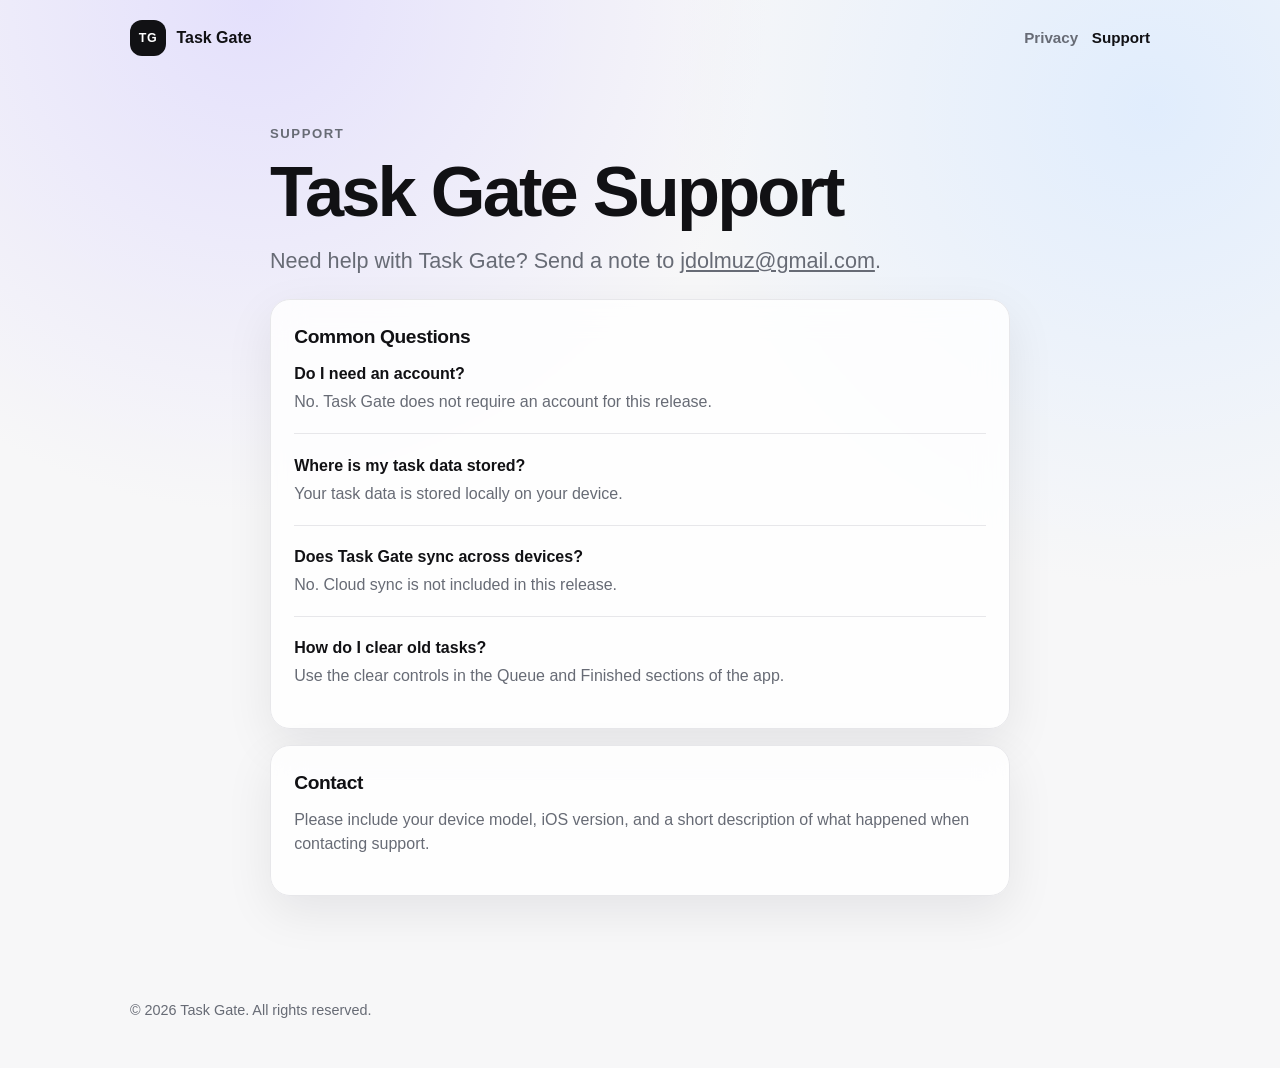
==== support.html @ 14870df7 "Create Task Gate GitHub Pages site" ====
<!doctype html>
<html lang="en">
<head>
  <meta charset="utf-8">
  <meta name="viewport" content="width=device-width, initial-scale=1">
  <title>Support - Task Gate</title>
  <meta name="description" content="Task Gate support.">
  <link rel="stylesheet" href="styles.css">
</head>
<body>
  <header class="site-header">
    <a class="brand" href="./" aria-label="Task Gate home">
      <span class="brand-mark">TG</span>
      <span>Task Gate</span>
    </a>
    <nav aria-label="Primary navigation">
      <a href="./privacy.html">Privacy</a>
      <a href="./support.html" aria-current="page">Support</a>
    </nav>
  </header>

  <main class="document">
    <p class="eyebrow">Support</p>
    <h1>Task Gate Support</h1>
    <p class="lede">
      Need help with Task Gate? Send a note to
      <a href="mailto:jdolmuz@gmail.com">jdolmuz@gmail.com</a>.
    </p>

    <section>
      <h2>Common Questions</h2>
      <div class="faq">
        <h3>Do I need an account?</h3>
        <p>No. Task Gate does not require an account for this release.</p>
      </div>
      <div class="faq">
        <h3>Where is my task data stored?</h3>
        <p>Your task data is stored locally on your device.</p>
      </div>
      <div class="faq">
        <h3>Does Task Gate sync across devices?</h3>
        <p>No. Cloud sync is not included in this release.</p>
      </div>
      <div class="faq">
        <h3>How do I clear old tasks?</h3>
        <p>Use the clear controls in the Queue and Finished sections of the app.</p>
      </div>
    </section>

    <section class="notice">
      <h2>Contact</h2>
      <p>
        Please include your device model, iOS version, and a short description of
        what happened when contacting support.
      </p>
    </section>
  </main>

  <footer>
    <p>&copy; 2026 Task Gate. All rights reserved.</p>
  </footer>
</body>
</html>
---- styles.css ----
:root {
  color-scheme: light;
  --bg: #f7f7f8;
  --panel: rgba(255, 255, 255, 0.82);
  --text: #111114;
  --muted: #676b75;
  --line: #e7e7ea;
  --accent: #111114;
  --accent-soft: #efeff2;
  --shadow: rgba(17, 17, 20, 0.08);
}

* {
  box-sizing: border-box;
}

body {
  margin: 0;
  min-height: 100vh;
  background:
    radial-gradient(circle at 20% 0%, rgba(212, 205, 255, 0.55), transparent 32rem),
    radial-gradient(circle at 90% 10%, rgba(214, 232, 255, 0.68), transparent 30rem),
    var(--bg);
  color: var(--text);
  font-family: -apple-system, BlinkMacSystemFont, "Segoe UI", sans-serif;
  line-height: 1.5;
}

a {
  color: inherit;
}

.site-header {
  display: flex;
  align-items: center;
  justify-content: space-between;
  gap: 1rem;
  max-width: 1060px;
  margin: 0 auto;
  padding: 1.25rem;
}

.brand {
  display: inline-flex;
  align-items: center;
  gap: 0.65rem;
  color: var(--text);
  font-weight: 700;
  text-decoration: none;
}

.brand-mark {
  display: grid;
  place-items: center;
  width: 2.25rem;
  height: 2.25rem;
  border-radius: 0.75rem;
  background: var(--accent);
  color: white;
  font-size: 0.78rem;
  letter-spacing: 0.04em;
}

nav {
  display: flex;
  gap: 0.85rem;
  color: var(--muted);
  font-size: 0.95rem;
  font-weight: 600;
}

nav a {
  text-decoration: none;
}

nav a:hover,
nav a[aria-current="page"] {
  color: var(--text);
}

main {
  max-width: 1060px;
  margin: 0 auto;
  padding: 3rem 1.25rem 5rem;
}

.hero {
  max-width: 760px;
  padding: 5rem 0 4rem;
}

.eyebrow {
  margin: 0 0 0.9rem;
  color: var(--muted);
  font-size: 0.82rem;
  font-weight: 800;
  letter-spacing: 0.12em;
  text-transform: uppercase;
}

h1,
h2,
h3,
p {
  margin-top: 0;
}

h1 {
  max-width: 780px;
  margin-bottom: 1.2rem;
  font-size: clamp(2.8rem, 8vw, 6.5rem);
  line-height: 0.96;
  letter-spacing: -0.04em;
}

h2 {
  margin-bottom: 0.65rem;
  font-size: 1.2rem;
  letter-spacing: -0.02em;
}

h3 {
  margin-bottom: 0.25rem;
  font-size: 1rem;
}

.lede {
  max-width: 660px;
  color: var(--muted);
  font-size: clamp(1.08rem, 2vw, 1.35rem);
}

.grid {
  display: grid;
  grid-template-columns: repeat(3, minmax(0, 1fr));
  gap: 1rem;
  margin: 1rem 0;
}

.card,
.notice,
.document section {
  border: 1px solid var(--line);
  border-radius: 1.25rem;
  background: var(--panel);
  box-shadow: 0 1rem 3rem var(--shadow);
  backdrop-filter: blur(16px);
}

.card {
  padding: 1.4rem;
}

.card p,
.notice p,
.document p,
.faq p {
  color: var(--muted);
}

.notice {
  margin-top: 1rem;
  padding: 1.6rem;
}

.document {
  max-width: 780px;
}

.document h1 {
  font-size: clamp(2.4rem, 6vw, 4.4rem);
}

.document section {
  margin-top: 1rem;
  padding: 1.45rem;
}

.updated {
  color: var(--muted);
  font-weight: 600;
}

.faq + .faq {
  margin-top: 1.2rem;
  padding-top: 1.2rem;
  border-top: 1px solid var(--line);
}

footer {
  max-width: 1060px;
  margin: 0 auto;
  padding: 1.5rem 1.25rem 2rem;
  color: var(--muted);
  font-size: 0.9rem;
}

@media (max-width: 760px) {
  .site-header {
    align-items: flex-start;
    flex-direction: column;
  }

  main {
    padding-top: 1.5rem;
  }

  .hero {
    padding: 3rem 0 2rem;
  }

  .grid {
    grid-template-columns: 1fr;
  }
}
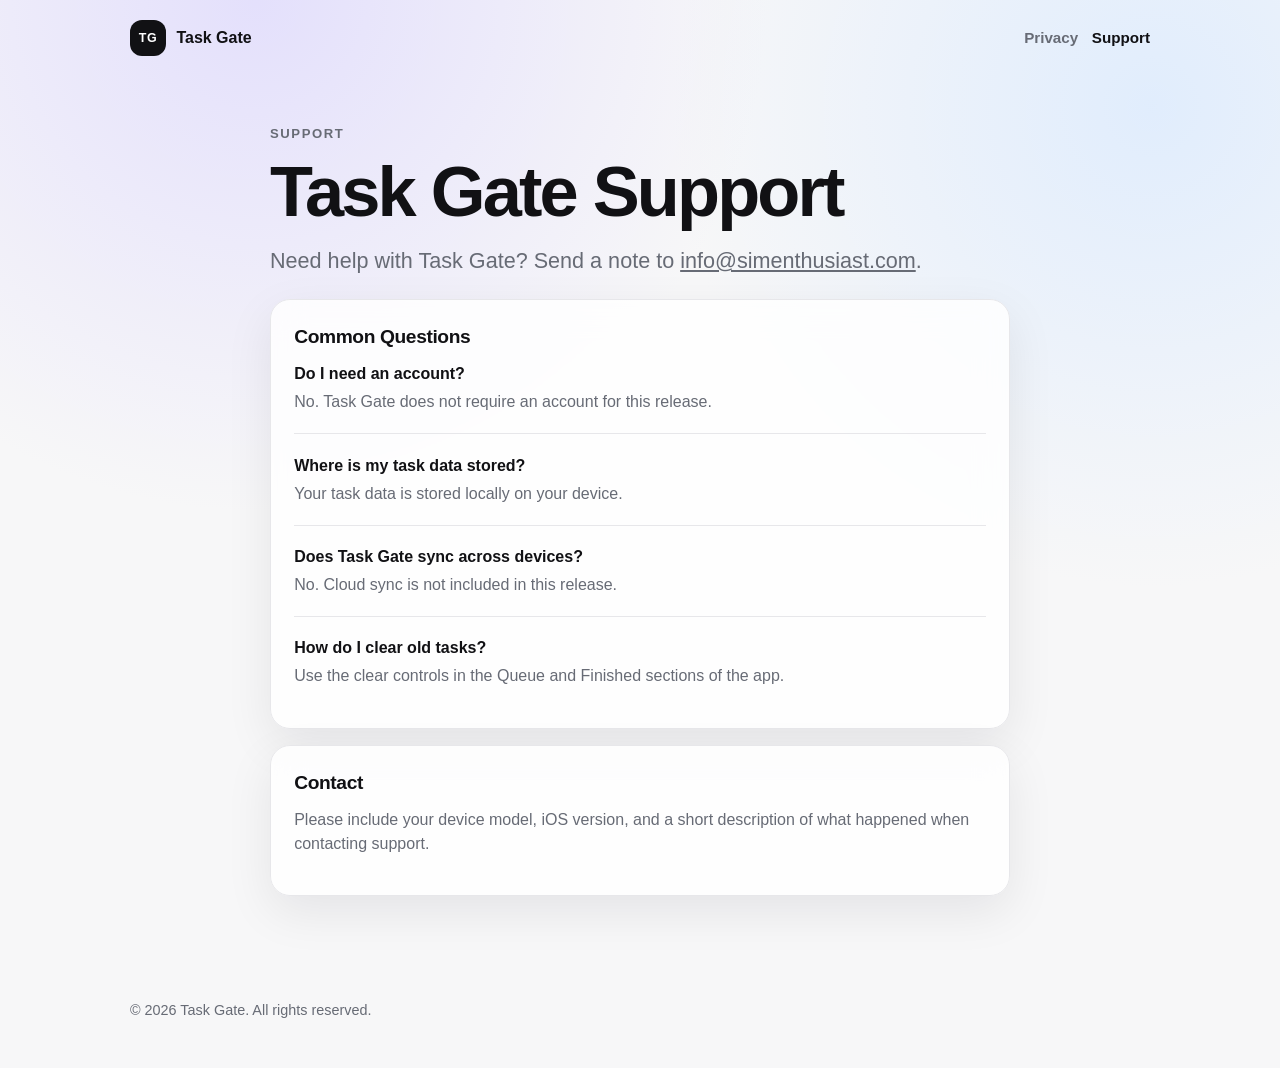
==== commit 8a14e308: "Update support email address in support.html" ====
--- a/support.html
+++ b/support.html
@@ -24,7 +24,7 @@
     <h1>Task Gate Support</h1>
     <p class="lede">
       Need help with Task Gate? Send a note to
-      <a href="mailto:jdolmuz@gmail.com">jdolmuz@gmail.com</a>.
+      <a href="mailto:info@simenthusiast.com">info@simenthusiast.com</a>.
     </p>
 
     <section>
--- a/styles.css
+++ b/styles.css
@@ -212,4 +212,5 @@
   .grid {
     grid-template-columns: 1fr;
   }
-}
+
+}
